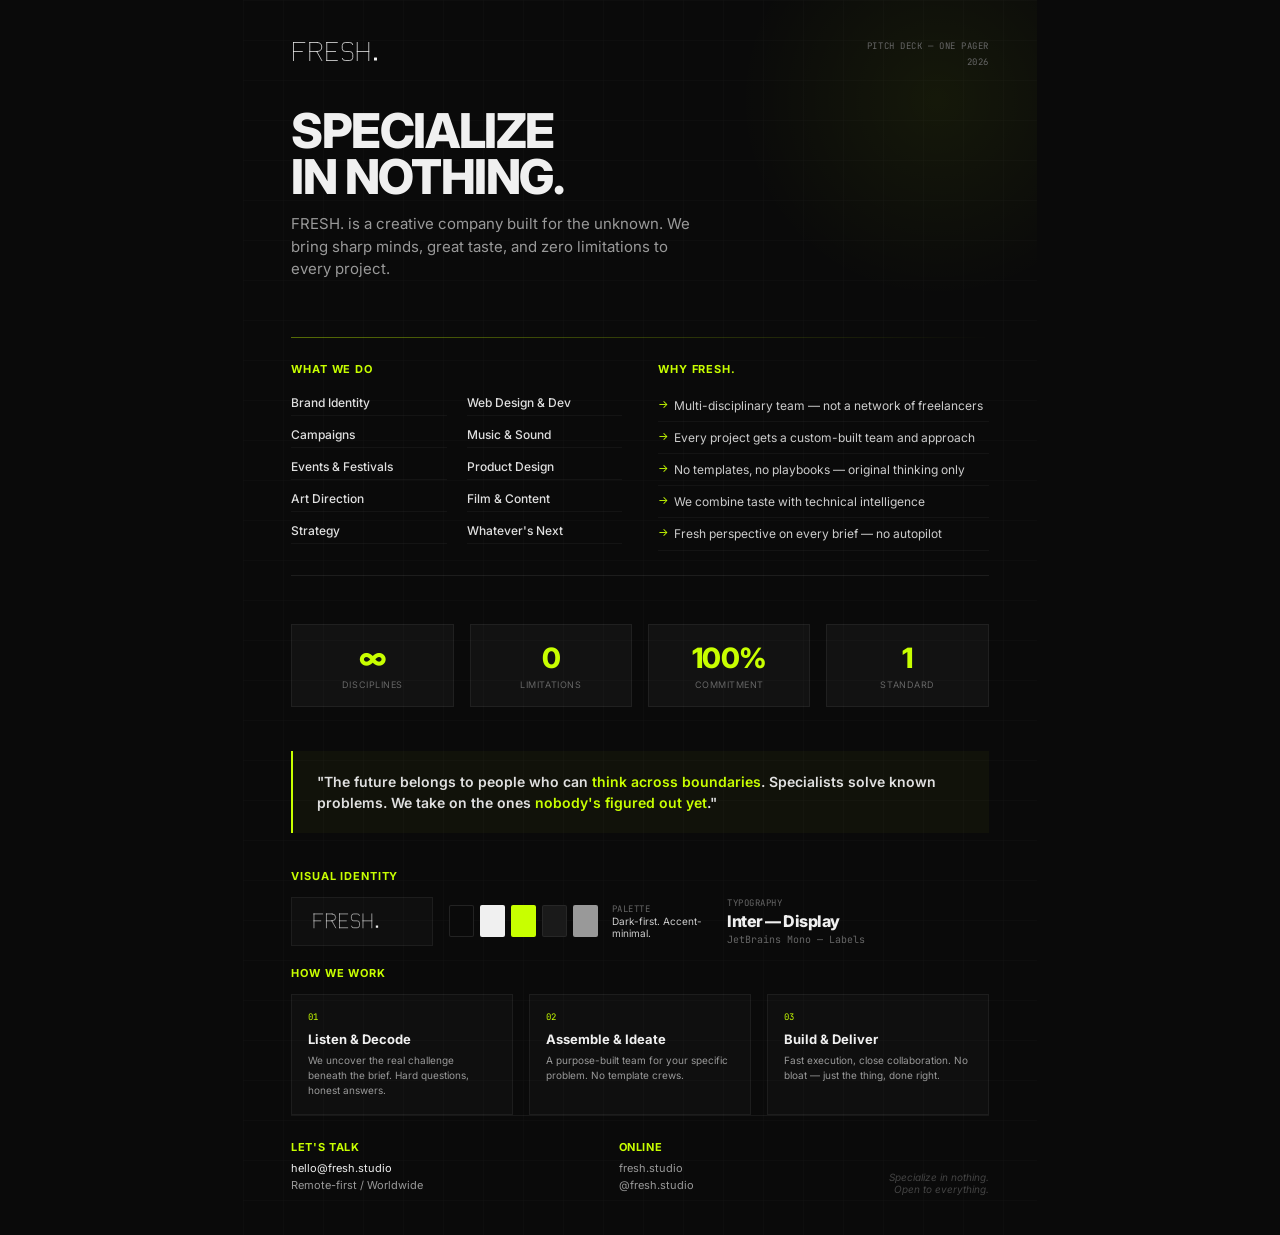
==== pitch-onepager.html @ 32574172 "Initial commit — FRESH. creative studio website" ====
<!DOCTYPE html>
<html lang="en">
<head>
  <meta charset="UTF-8">
  <meta name="viewport" content="width=device-width, initial-scale=1.0">
  <title>FRESH. — Pitch One-Pager</title>
  <link rel="preconnect" href="https://fonts.googleapis.com">
  <link rel="preconnect" href="https://fonts.gstatic.com" crossorigin>
  <link href="https://fonts.googleapis.com/css2?family=Inter:wght@400;500;600;700;800;900&family=JetBrains+Mono:wght@400;500;700&display=swap" rel="stylesheet">
  <style>
    @page {
      size: A4;
      margin: 0;
    }

    * {
      margin: 0;
      padding: 0;
      box-sizing: border-box;
    }

    body {
      font-family: 'Inter', 'Helvetica Neue', Arial, sans-serif;
      background: #0a0a0a;
      color: #f0f0f0;
      -webkit-font-smoothing: antialiased;
      -moz-osx-font-smoothing: grayscale;
    }

    .page {
      width: 210mm;
      min-height: 297mm;
      margin: 0 auto;
      padding: 40px 48px;
      position: relative;
      overflow: hidden;
      display: flex;
      flex-direction: column;
    }

    /* Background grid */
    .page::before {
      content: '';
      position: absolute;
      inset: 0;
      opacity: 0.03;
      background-image: 
        linear-gradient(rgba(255,255,255,0.5) 1px, transparent 1px),
        linear-gradient(90deg, rgba(255,255,255,0.5) 1px, transparent 1px);
      background-size: 40px 40px;
      pointer-events: none;
    }

    /* Glow */
    .page::after {
      content: '';
      position: absolute;
      top: -100px;
      right: -100px;
      width: 400px;
      height: 400px;
      border-radius: 50%;
      background: radial-gradient(circle, rgba(200, 255, 0, 0.06) 0%, transparent 70%);
      pointer-events: none;
    }

    .mono {
      font-family: 'JetBrains Mono', monospace;
      font-size: 9px;
      letter-spacing: 0.06em;
      text-transform: uppercase;
      color: #666;
    }

    .accent { color: #c8ff00; }

    /* Header */
    .header {
      display: flex;
      justify-content: space-between;
      align-items: flex-start;
      margin-bottom: 36px;
      position: relative;
      z-index: 1;
    }

    .logo-area svg {
      width: 130px;
      display: block;
      color: #f0f0f0;
    }

    .header-meta {
      text-align: right;
    }

    .header-meta .mono {
      margin-bottom: 4px;
    }

    /* Hero block */
    .hero-block {
      margin-bottom: 32px;
      position: relative;
      z-index: 1;
    }

    .hero-block h1 {
      font-size: 48px;
      font-weight: 800;
      line-height: 0.95;
      letter-spacing: -0.03em;
      text-transform: uppercase;
      margin-bottom: 14px;
    }

    .hero-block .tagline {
      font-size: 15px;
      color: #999;
      line-height: 1.5;
      max-width: 420px;
    }

    /* Divider */
    .divider {
      height: 1px;
      background: rgba(255,255,255,0.08);
      margin: 24px 0;
      position: relative;
      z-index: 1;
    }

    .divider.accent-line {
      background: linear-gradient(90deg, #c8ff00 0%, transparent 100%);
      opacity: 0.4;
    }

    /* Two column layout */
    .two-col {
      display: grid;
      grid-template-columns: 1fr 1fr;
      gap: 36px;
      position: relative;
      z-index: 1;
    }

    /* What we do */
    .section-title {
      font-size: 11px;
      font-weight: 700;
      text-transform: uppercase;
      letter-spacing: 0.08em;
      color: #c8ff00;
      margin-bottom: 14px;
    }

    .services-compact {
      display: grid;
      grid-template-columns: 1fr 1fr;
      gap: 6px 20px;
    }

    .services-compact span {
      font-size: 12px;
      font-weight: 500;
      color: #e0e0e0;
      padding: 5px 0;
      border-bottom: 1px solid rgba(255,255,255,0.04);
    }

    /* Why us */
    .why-list {
      list-style: none;
    }

    .why-list li {
      font-size: 12px;
      line-height: 1.6;
      color: #ccc;
      padding: 6px 0;
      padding-left: 16px;
      position: relative;
      border-bottom: 1px solid rgba(255,255,255,0.04);
    }

    .why-list li::before {
      content: '→';
      position: absolute;
      left: 0;
      color: #c8ff00;
      font-size: 11px;
    }

    /* Stats row */
    .stats-row {
      display: grid;
      grid-template-columns: repeat(4, 1fr);
      gap: 16px;
      margin: 24px 0;
      position: relative;
      z-index: 1;
    }

    .stat-box {
      background: rgba(255,255,255,0.03);
      border: 1px solid rgba(255,255,255,0.06);
      padding: 16px;
      text-align: center;
    }

    .stat-box .number {
      font-size: 28px;
      font-weight: 800;
      color: #c8ff00;
      letter-spacing: -0.02em;
    }

    .stat-box .label {
      font-size: 9px;
      color: #666;
      text-transform: uppercase;
      letter-spacing: 0.06em;
      margin-top: 4px;
    }

    /* Manifesto */
    .manifesto-block {
      background: rgba(200, 255, 0, 0.03);
      border-left: 2px solid #c8ff00;
      padding: 20px 24px;
      margin: 20px 0;
      position: relative;
      z-index: 1;
    }

    .manifesto-block p {
      font-size: 14px;
      font-weight: 600;
      line-height: 1.5;
      color: #e0e0e0;
    }

    .manifesto-block em {
      font-style: normal;
      color: #c8ff00;
    }

    /* How we work */
    .process-row {
      display: grid;
      grid-template-columns: repeat(3, 1fr);
      gap: 16px;
      position: relative;
      z-index: 1;
    }

    .process-step {
      background: rgba(255,255,255,0.02);
      border: 1px solid rgba(255,255,255,0.06);
      padding: 16px;
    }

    .process-step .step-num {
      font-family: 'JetBrains Mono', monospace;
      font-size: 9px;
      color: #c8ff00;
      margin-bottom: 8px;
    }

    .process-step h4 {
      font-size: 13px;
      font-weight: 700;
      margin-bottom: 6px;
    }

    .process-step p {
      font-size: 10px;
      line-height: 1.5;
      color: #999;
    }

    /* Footer */
    .pitch-footer {
      margin-top: auto;
      padding-top: 24px;
      border-top: 1px solid rgba(255,255,255,0.06);
      display: flex;
      justify-content: space-between;
      align-items: flex-end;
      position: relative;
      z-index: 1;
    }

    .pitch-footer .contact-col h4 {
      font-size: 11px;
      font-weight: 700;
      text-transform: uppercase;
      letter-spacing: 0.06em;
      color: #c8ff00;
      margin-bottom: 6px;
    }

    .pitch-footer .contact-col p {
      font-size: 11px;
      color: #999;
      line-height: 1.6;
    }

    .pitch-footer .contact-col a {
      color: #f0f0f0;
      text-decoration: none;
    }

    .pitch-footer .tagline-footer {
      font-size: 10px;
      color: #444;
      text-align: right;
      font-style: italic;
    }

    /* Print styles */
    @media print {
      body { background: #0a0a0a; -webkit-print-color-adjust: exact; print-color-adjust: exact; }
      .page { padding: 36px 42px; }
    }
  </style>
</head>
<body>
  <div class="page">

    <!-- Header -->
    <div class="header">
      <div class="logo-area">
        <svg viewBox="0 0 520 100" fill="none" xmlns="http://www.w3.org/2000/svg">
          <g stroke="currentColor" stroke-width="3" stroke-linecap="square" stroke-linejoin="miter" fill="none">
            <g><line x1="10" y1="10" x2="10" y2="82"/><line x1="10" y1="10" x2="55" y2="10"/><line x1="10" y1="46" x2="45" y2="46"/></g>
            <g transform="translate(75, 10)"><line x1="0" y1="0" x2="0" y2="72"/><line x1="0" y1="0" x2="30" y2="0"/><path d="M30,0 Q48,0 48,18 Q48,36 30,36"/><line x1="0" y1="36" x2="30" y2="36"/><line x1="28" y1="36" x2="48" y2="72"/></g>
            <g transform="translate(143, 10)"><line x1="0" y1="0" x2="0" y2="72"/><line x1="0" y1="0" x2="42" y2="0"/><line x1="0" y1="36" x2="35" y2="36"/><line x1="0" y1="72" x2="42" y2="72"/></g>
            <g transform="translate(205, 10)"><path d="M42,8 Q42,0 30,0 L12,0 Q0,0 0,12 L0,24 Q0,36 12,36 L30,36 Q42,36 42,48 L42,60 Q42,72 30,72 L12,72 Q0,72 0,64"/></g>
            <g transform="translate(265, 10)"><line x1="0" y1="0" x2="0" y2="72"/><line x1="46" y1="0" x2="46" y2="72"/><line x1="0" y1="36" x2="46" y2="36"/></g>
          </g>
          <rect x="332" y="70" width="12" height="12" rx="1" fill="currentColor"/>
        </svg>
      </div>
      <div class="header-meta">
        <div class="mono">Pitch Deck — One Pager</div>
        <div class="mono">2026</div>
      </div>
    </div>

    <!-- Hero -->
    <div class="hero-block">
      <h1>Specialize<br>in nothing.</h1>
      <p class="tagline">
        FRESH. is a creative company built for the unknown. We bring sharp minds, 
        great taste, and zero limitations to every project.
      </p>
    </div>

    <div class="divider accent-line"></div>

    <!-- Two columns: Services + Why Us -->
    <div class="two-col">
      <div>
        <div class="section-title">What We Do</div>
        <div class="services-compact">
          <span>Brand Identity</span>
          <span>Web Design & Dev</span>
          <span>Campaigns</span>
          <span>Music & Sound</span>
          <span>Events & Festivals</span>
          <span>Product Design</span>
          <span>Art Direction</span>
          <span>Film & Content</span>
          <span>Strategy</span>
          <span>Whatever's Next</span>
        </div>
      </div>
      <div>
        <div class="section-title">Why FRESH.</div>
        <ul class="why-list">
          <li>Multi-disciplinary team — not a network of freelancers</li>
          <li>Every project gets a custom-built team and approach</li>
          <li>No templates, no playbooks — original thinking only</li>
          <li>We combine taste with technical intelligence</li>
          <li>Fresh perspective on every brief — no autopilot</li>
        </ul>
      </div>
    </div>

    <div class="divider"></div>

    <!-- Stats -->
    <div class="stats-row">
      <div class="stat-box">
        <div class="number">∞</div>
        <div class="label">Disciplines</div>
      </div>
      <div class="stat-box">
        <div class="number">0</div>
        <div class="label">Limitations</div>
      </div>
      <div class="stat-box">
        <div class="number">100%</div>
        <div class="label">Commitment</div>
      </div>
      <div class="stat-box">
        <div class="number">1</div>
        <div class="label">Standard</div>
      </div>
    </div>

    <!-- Manifesto -->
    <div class="manifesto-block">
      <p>
        "The future belongs to people who can <em>think across boundaries</em>. 
        Specialists solve known problems. We take on the ones 
        <em>nobody's figured out yet</em>."
      </p>
    </div>

    <!-- Visual Identity -->
    <div class="section-title" style="margin-top: 16px;">Visual Identity</div>
    <div style="display: grid; grid-template-columns: auto 1fr 1fr; gap: 16px; position: relative; z-index: 1; margin-bottom: 20px;">
      <!-- Logo preview -->
      <div style="background: rgba(255,255,255,0.02); border: 1px solid rgba(255,255,255,0.06); padding: 14px 20px; display: flex; align-items: center;">
        <svg viewBox="0 0 520 100" fill="none" xmlns="http://www.w3.org/2000/svg" style="width: 100px; color: #f0f0f0;">
          <g stroke="currentColor" stroke-width="3" stroke-linecap="square" stroke-linejoin="miter" fill="none">
            <g><line x1="10" y1="10" x2="10" y2="82"/><line x1="10" y1="10" x2="55" y2="10"/><line x1="10" y1="46" x2="45" y2="46"/></g>
            <g transform="translate(75, 10)"><line x1="0" y1="0" x2="0" y2="72"/><line x1="0" y1="0" x2="30" y2="0"/><path d="M30,0 Q48,0 48,18 Q48,36 30,36"/><line x1="0" y1="36" x2="30" y2="36"/><line x1="28" y1="36" x2="48" y2="72"/></g>
            <g transform="translate(143, 10)"><line x1="0" y1="0" x2="0" y2="72"/><line x1="0" y1="0" x2="42" y2="0"/><line x1="0" y1="36" x2="35" y2="36"/><line x1="0" y1="72" x2="42" y2="72"/></g>
            <g transform="translate(205, 10)"><path d="M42,8 Q42,0 30,0 L12,0 Q0,0 0,12 L0,24 Q0,36 12,36 L30,36 Q42,36 42,48 L42,60 Q42,72 30,72 L12,72 Q0,72 0,64"/></g>
            <g transform="translate(265, 10)"><line x1="0" y1="0" x2="0" y2="72"/><line x1="46" y1="0" x2="46" y2="72"/><line x1="0" y1="36" x2="46" y2="36"/></g>
          </g>
          <rect x="332" y="70" width="12" height="12" rx="1" fill="currentColor"/>
        </svg>
      </div>
      <!-- Colors -->
      <div style="display: flex; gap: 6px; align-items: center;">
        <div style="width: 32px; height: 32px; background: #0a0a0a; border: 1px solid rgba(255,255,255,0.1); border-radius: 2px;"></div>
        <div style="width: 32px; height: 32px; background: #f0f0f0; border-radius: 2px;"></div>
        <div style="width: 32px; height: 32px; background: #c8ff00; border-radius: 2px;"></div>
        <div style="width: 32px; height: 32px; background: #1a1a1a; border: 1px solid rgba(255,255,255,0.06); border-radius: 2px;"></div>
        <div style="width: 32px; height: 32px; background: #999; border-radius: 2px;"></div>
        <div style="margin-left: 8px;">
          <div style="font-size: 9px; color: #666; font-family: 'JetBrains Mono', monospace; text-transform: uppercase; letter-spacing: 0.06em;">Palette</div>
          <div style="font-size: 10px; color: #ccc;">Dark-first. Accent-minimal.</div>
        </div>
      </div>
      <!-- Typefaces -->
      <div style="display: flex; flex-direction: column; justify-content: center; gap: 2px;">
        <div style="font-size: 9px; color: #666; font-family: 'JetBrains Mono', monospace; text-transform: uppercase; letter-spacing: 0.06em;">Typography</div>
        <div style="font-size: 16px; font-weight: 800; letter-spacing: -0.03em; color: #f0f0f0;">Inter — Display</div>
        <div style="font-size: 10px; font-family: 'JetBrains Mono', monospace; color: #666;">JetBrains Mono — Labels</div>
      </div>
    </div>

    <!-- Process -->
    <div class="section-title">How We Work</div>
    <div class="process-row">
      <div class="process-step">
        <div class="step-num">01</div>
        <h4>Listen & Decode</h4>
        <p>We uncover the real challenge beneath the brief. Hard questions, honest answers.</p>
      </div>
      <div class="process-step">
        <div class="step-num">02</div>
        <h4>Assemble & Ideate</h4>
        <p>A purpose-built team for your specific problem. No template crews.</p>
      </div>
      <div class="process-step">
        <div class="step-num">03</div>
        <h4>Build & Deliver</h4>
        <p>Fast execution, close collaboration. No bloat — just the thing, done right.</p>
      </div>
    </div>

    <!-- Footer / Contact -->
    <div class="pitch-footer">
      <div class="contact-col">
        <h4>Let's Talk</h4>
        <p>
          <a href="mailto:hello@fresh.studio">hello@fresh.studio</a><br>
          Remote-first / Worldwide
        </p>
      </div>
      <div class="contact-col">
        <h4>Online</h4>
        <p>
          fresh.studio<br>
          @fresh.studio
        </p>
      </div>
      <div class="tagline-footer">
        Specialize in nothing.<br>Open to everything.
      </div>
    </div>

  </div>
</body>
</html>
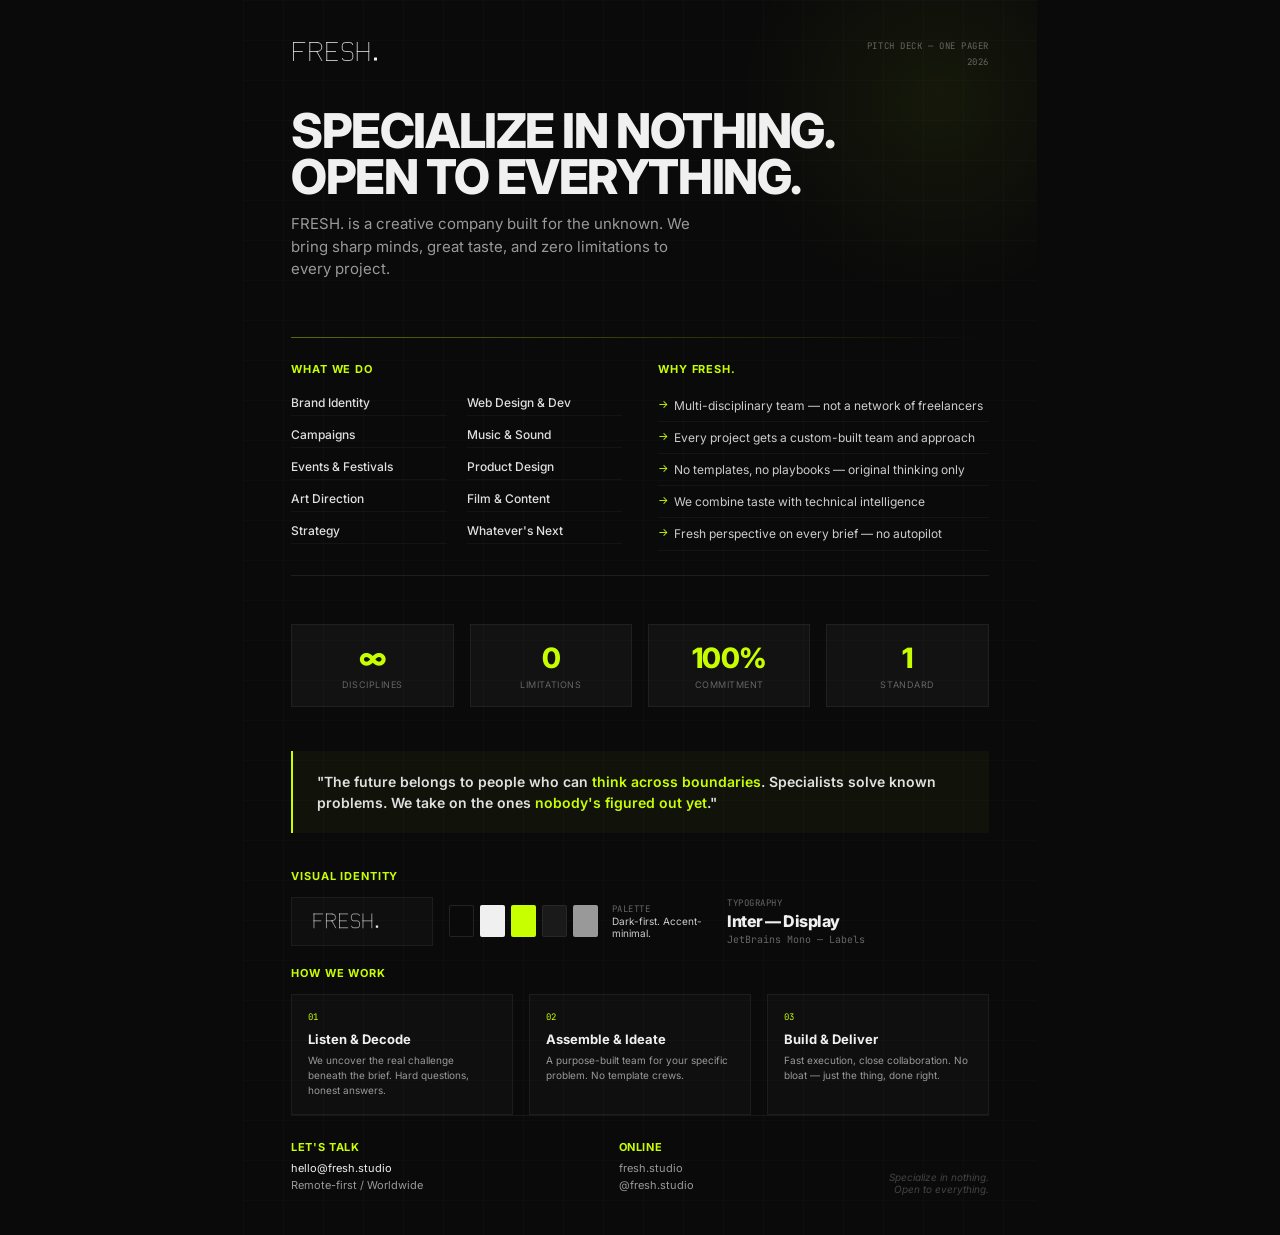
==== commit 7c917261: "Update one-pager hero slogan & regenerate PDF" ====
--- a/pitch-onepager.html
+++ b/pitch-onepager.html
@@ -350,7 +350,7 @@
 
     <!-- Hero -->
     <div class="hero-block">
-      <h1>Specialize<br>in nothing.</h1>
+      <h1>Specialize in nothing.<br>Open to everything.</h1>
       <p class="tagline">
         FRESH. is a creative company built for the unknown. We bring sharp minds, 
         great taste, and zero limitations to every project.
